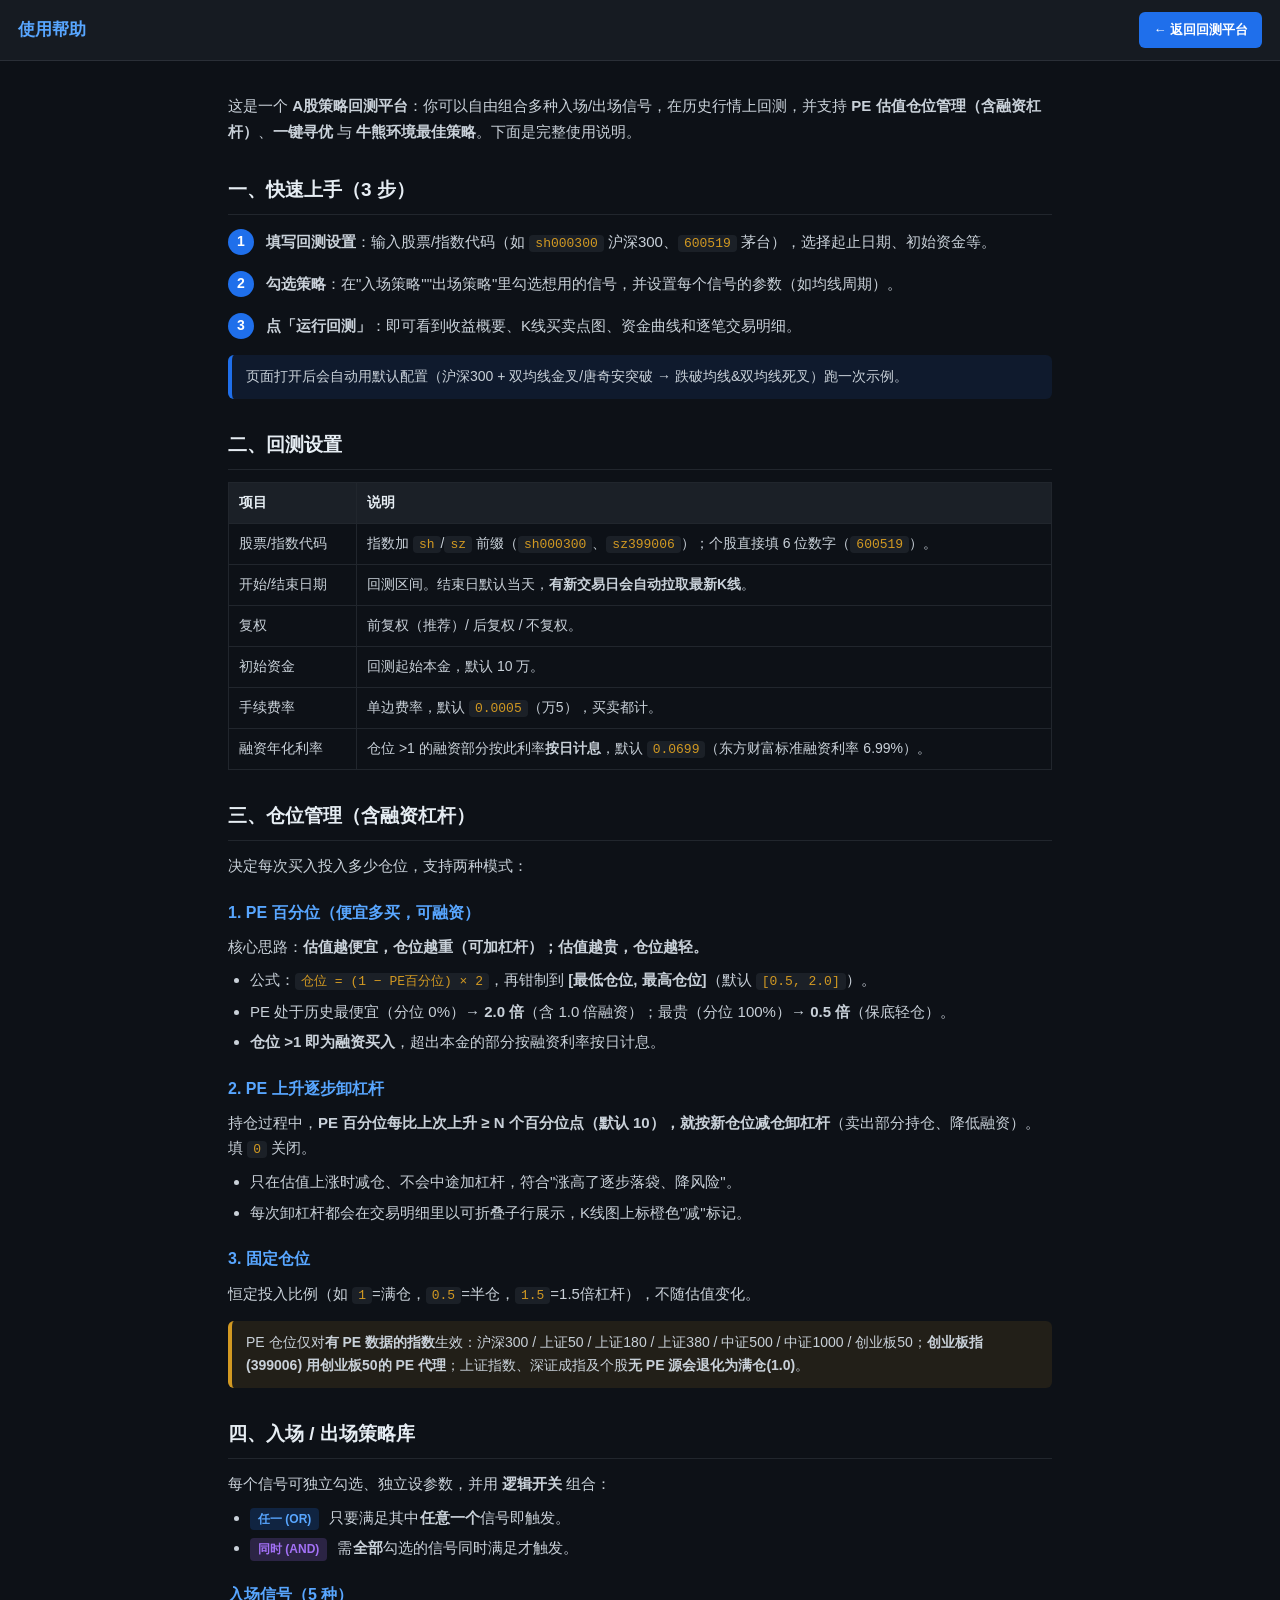
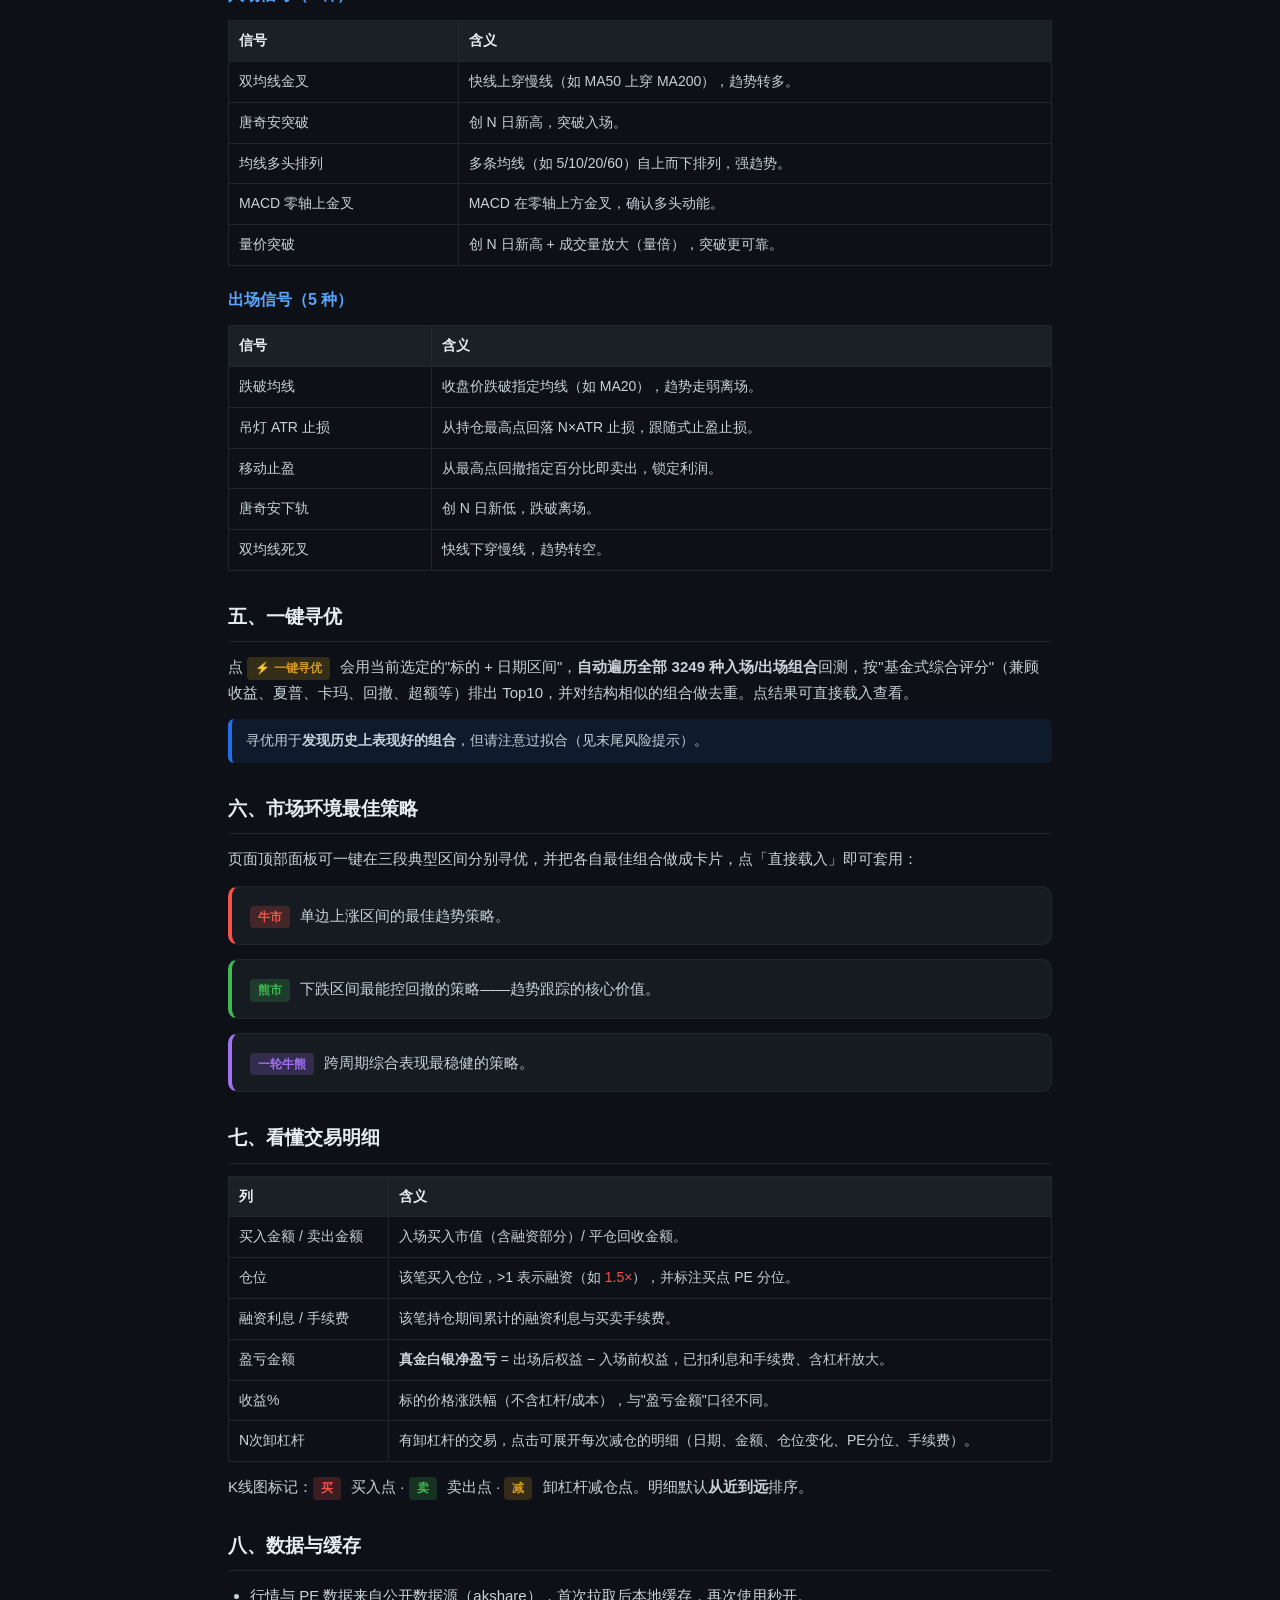
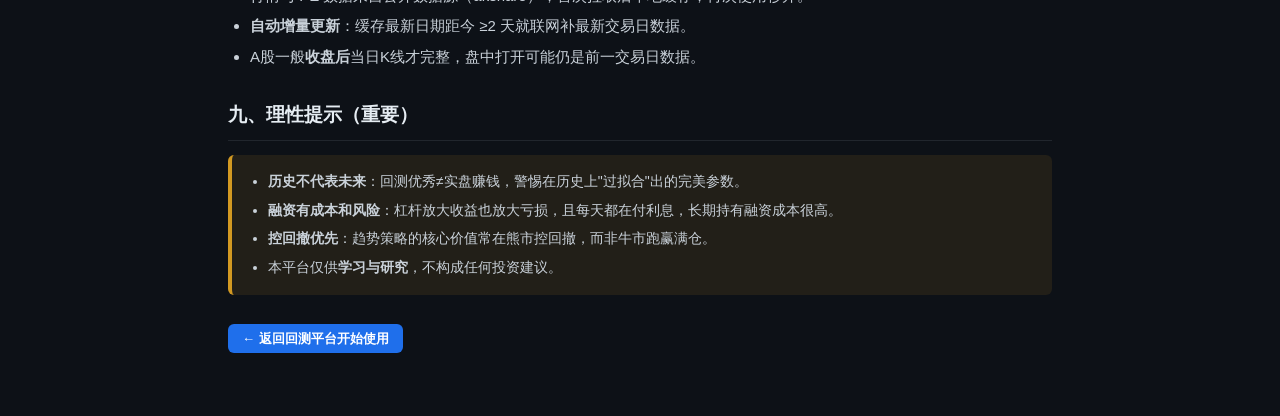
==== templates/help.html @ 6f8eea11 "add help" ====
<!DOCTYPE html>
<html lang="zh-CN">
<head>
  <meta charset="UTF-8" />
  <meta name="viewport" content="width=device-width, initial-scale=1.0" />
  <title>使用帮助 · 股票策略回测平台</title>
  <style>
    * { box-sizing: border-box; }
    body {
      margin: 0; background: #0d1117; color: #c9d1d9;
      font-family: -apple-system, BlinkMacSystemFont, "Segoe UI", "PingFang SC", "Microsoft YaHei", sans-serif;
      line-height: 1.7; font-size: 15px;
    }
    .topbar {
      position: sticky; top: 0; z-index: 10;
      background: #161b22; border-bottom: 1px solid #2a2f37;
      padding: 12px 18px; display: flex; align-items: center; justify-content: space-between;
    }
    .topbar h1 { font-size: 17px; margin: 0; color: #58a6ff; }
    .back-btn {
      background: #1f6feb; color: #fff; text-decoration: none;
      padding: 7px 14px; border-radius: 6px; font-size: 13px; font-weight: 600;
    }
    .back-btn:hover { background: #388bfd; }
    .wrap { max-width: 860px; margin: 0 auto; padding: 24px 18px 60px; }
    h2 {
      font-size: 19px; color: #e6edf3; margin: 30px 0 12px;
      padding-bottom: 8px; border-bottom: 1px solid #21262d;
    }
    h3 { font-size: 16px; color: #58a6ff; margin: 20px 0 8px; }
    p { margin: 8px 0; }
    ul, ol { margin: 8px 0; padding-left: 22px; }
    li { margin: 5px 0; }
    code {
      background: #1b2027; color: #d29922; padding: 1px 6px;
      border-radius: 4px; font-size: 13px; font-family: Consolas, Monaco, monospace;
    }
    .card {
      background: #161b22; border: 1px solid #21262d; border-radius: 10px;
      padding: 16px 18px; margin: 14px 0;
    }
    .card.bull { border-left: 4px solid #f85149; }
    .card.bear { border-left: 4px solid #3fb950; }
    .card.cycle { border-left: 4px solid #a371f7; }
    .tag {
      display: inline-block; padding: 1px 8px; border-radius: 4px;
      font-size: 12px; font-weight: 600; margin-right: 6px;
    }
    .tag-blue { background: #1f6feb33; color: #58a6ff; }
    .tag-green { background: #3fb95033; color: #3fb950; }
    .tag-red { background: #f8514933; color: #f85149; }
    .tag-orange { background: #d2992233; color: #d29922; }
    .tag-purple { background: #a371f733; color: #a371f7; }
    table { width: 100%; border-collapse: collapse; margin: 12px 0; font-size: 14px; }
    th, td { border: 1px solid #21262d; padding: 8px 10px; text-align: left; }
    th { background: #1b2027; color: #e6edf3; }
    .note {
      background: #1f6feb1a; border-left: 4px solid #1f6feb;
      padding: 10px 14px; border-radius: 6px; margin: 14px 0; font-size: 14px;
    }
    .warn {
      background: #d299221a; border-left: 4px solid #d29922;
      padding: 10px 14px; border-radius: 6px; margin: 14px 0; font-size: 14px;
    }
    .steps { counter-reset: step; list-style: none; padding-left: 0; }
    .steps > li {
      position: relative; padding-left: 38px; margin: 14px 0; min-height: 28px;
    }
    .steps > li::before {
      counter-increment: step; content: counter(step);
      position: absolute; left: 0; top: 0;
      width: 26px; height: 26px; border-radius: 50%;
      background: #1f6feb; color: #fff; font-weight: 700;
      display: flex; align-items: center; justify-content: center; font-size: 14px;
    }
    .pos { color: #f85149; }
    .neg { color: #3fb950; }
    a.inline { color: #58a6ff; }
    @media (max-width: 600px) {
      .wrap { padding: 16px 12px 50px; }
      h2 { font-size: 17px; }
      body { font-size: 14px; }
    }
  </style>
</head>
<body>
  <div class="topbar">
    <h1>使用帮助</h1>
    <a class="back-btn" href="/">← 返回回测平台</a>
  </div>

  <div class="wrap">
    <p>这是一个 <b>A股策略回测平台</b>：你可以自由组合多种入场/出场信号，在历史行情上回测，并支持 <b>PE 估值仓位管理（含融资杠杆）</b>、<b>一键寻优</b> 与 <b>牛熊环境最佳策略</b>。下面是完整使用说明。</p>

    <h2>一、快速上手（3 步）</h2>
    <ol class="steps">
      <li><b>填写回测设置</b>：输入股票/指数代码（如 <code>sh000300</code> 沪深300、<code>600519</code> 茅台），选择起止日期、初始资金等。</li>
      <li><b>勾选策略</b>：在"入场策略""出场策略"里勾选想用的信号，并设置每个信号的参数（如均线周期）。</li>
      <li><b>点「运行回测」</b>：即可看到收益概要、K线买卖点图、资金曲线和逐笔交易明细。</li>
    </ol>
    <div class="note">页面打开后会自动用默认配置（沪深300 + 双均线金叉/唐奇安突破 → 跌破均线&双均线死叉）跑一次示例。</div>

    <h2>二、回测设置</h2>
    <table>
      <tr><th>项目</th><th>说明</th></tr>
      <tr><td>股票/指数代码</td><td>指数加 <code>sh</code>/<code>sz</code> 前缀（<code>sh000300</code>、<code>sz399006</code>）；个股直接填 6 位数字（<code>600519</code>）。</td></tr>
      <tr><td>开始/结束日期</td><td>回测区间。结束日默认当天，<b>有新交易日会自动拉取最新K线</b>。</td></tr>
      <tr><td>复权</td><td>前复权（推荐）/ 后复权 / 不复权。</td></tr>
      <tr><td>初始资金</td><td>回测起始本金，默认 10 万。</td></tr>
      <tr><td>手续费率</td><td>单边费率，默认 <code>0.0005</code>（万5），买卖都计。</td></tr>
      <tr><td>融资年化利率</td><td>仓位 &gt;1 的融资部分按此利率<b>按日计息</b>，默认 <code>0.0699</code>（东方财富标准融资利率 6.99%）。</td></tr>
    </table>

    <h2>三、仓位管理（含融资杠杆）</h2>
    <p>决定每次买入投入多少仓位，支持两种模式：</p>

    <h3>1. PE 百分位（便宜多买，可融资）</h3>
    <p>核心思路：<b>估值越便宜，仓位越重（可加杠杆）；估值越贵，仓位越轻。</b></p>
    <ul>
      <li>公式：<code>仓位 = (1 − PE百分位) × 2</code>，再钳制到 <b>[最低仓位, 最高仓位]</b>（默认 <code>[0.5, 2.0]</code>）。</li>
      <li>PE 处于历史最便宜（分位 0%）→ <b>2.0 倍</b>（含 1.0 倍融资）；最贵（分位 100%）→ <b>0.5 倍</b>（保底轻仓）。</li>
      <li><b>仓位 &gt;1 即为融资买入</b>，超出本金的部分按融资利率按日计息。</li>
    </ul>

    <h3>2. PE 上升逐步卸杠杆</h3>
    <p>持仓过程中，<b>PE 百分位每比上次上升 ≥ N 个百分位点（默认 10），就按新仓位减仓卸杠杆</b>（卖出部分持仓、降低融资）。填 <code>0</code> 关闭。</p>
    <ul>
      <li>只在估值上涨时减仓、不会中途加杠杆，符合"涨高了逐步落袋、降风险"。</li>
      <li>每次卸杠杆都会在交易明细里以可折叠子行展示，K线图上标橙色"减"标记。</li>
    </ul>

    <h3>3. 固定仓位</h3>
    <p>恒定投入比例（如 <code>1</code>=满仓，<code>0.5</code>=半仓，<code>1.5</code>=1.5倍杠杆），不随估值变化。</p>

    <div class="warn">PE 仓位仅对<b>有 PE 数据的指数</b>生效：沪深300 / 上证50 / 上证180 / 上证380 / 中证500 / 中证1000 / 创业板50；<b>创业板指(399006) 用创业板50的 PE 代理</b>；上证指数、深证成指及个股<b>无 PE 源会退化为满仓(1.0)</b>。</div>

    <h2>四、入场 / 出场策略库</h2>
    <p>每个信号可独立勾选、独立设参数，并用 <b>逻辑开关</b> 组合：</p>
    <ul>
      <li><span class="tag tag-blue">任一 (OR)</span> 只要满足其中<b>任意一个</b>信号即触发。</li>
      <li><span class="tag tag-purple">同时 (AND)</span> 需<b>全部</b>勾选的信号同时满足才触发。</li>
    </ul>

    <h3>入场信号（5 种）</h3>
    <table>
      <tr><th>信号</th><th>含义</th></tr>
      <tr><td>双均线金叉</td><td>快线上穿慢线（如 MA50 上穿 MA200），趋势转多。</td></tr>
      <tr><td>唐奇安突破</td><td>创 N 日新高，突破入场。</td></tr>
      <tr><td>均线多头排列</td><td>多条均线（如 5/10/20/60）自上而下排列，强趋势。</td></tr>
      <tr><td>MACD 零轴上金叉</td><td>MACD 在零轴上方金叉，确认多头动能。</td></tr>
      <tr><td>量价突破</td><td>创 N 日新高 + 成交量放大（量倍），突破更可靠。</td></tr>
    </table>

    <h3>出场信号（5 种）</h3>
    <table>
      <tr><th>信号</th><th>含义</th></tr>
      <tr><td>跌破均线</td><td>收盘价跌破指定均线（如 MA20），趋势走弱离场。</td></tr>
      <tr><td>吊灯 ATR 止损</td><td>从持仓最高点回落 N×ATR 止损，跟随式止盈止损。</td></tr>
      <tr><td>移动止盈</td><td>从最高点回撤指定百分比即卖出，锁定利润。</td></tr>
      <tr><td>唐奇安下轨</td><td>创 N 日新低，跌破离场。</td></tr>
      <tr><td>双均线死叉</td><td>快线下穿慢线，趋势转空。</td></tr>
    </table>

    <h2>五、一键寻优</h2>
    <p>点 <span class="tag tag-orange">⚡ 一键寻优</span> 会用当前选定的"标的 + 日期区间"，<b>自动遍历全部 3249 种入场/出场组合</b>回测，按"基金式综合评分"（兼顾收益、夏普、卡玛、回撤、超额等）排出 Top10，并对结构相似的组合做去重。点结果可直接载入查看。</p>
    <div class="note">寻优用于<b>发现历史上表现好的组合</b>，但请注意过拟合（见末尾风险提示）。</div>

    <h2>六、市场环境最佳策略</h2>
    <p>页面顶部面板可一键在三段典型区间分别寻优，并把各自最佳组合做成卡片，点「直接载入」即可套用：</p>
    <div class="card bull"><span class="tag tag-red">牛市</span> 单边上涨区间的最佳趋势策略。</div>
    <div class="card bear"><span class="tag tag-green">熊市</span> 下跌区间最能控回撤的策略——趋势跟踪的核心价值。</div>
    <div class="card cycle"><span class="tag tag-purple">一轮牛熊</span> 跨周期综合表现最稳健的策略。</div>

    <h2>七、看懂交易明细</h2>
    <table>
      <tr><th>列</th><th>含义</th></tr>
      <tr><td>买入金额 / 卖出金额</td><td>入场买入市值（含融资部分）/ 平仓回收金额。</td></tr>
      <tr><td>仓位</td><td>该笔买入仓位，&gt;1 表示融资（如 <span class="pos">1.5×</span>），并标注买点 PE 分位。</td></tr>
      <tr><td>融资利息 / 手续费</td><td>该笔持仓期间累计的融资利息与买卖手续费。</td></tr>
      <tr><td>盈亏金额</td><td><b>真金白银净盈亏</b> = 出场后权益 − 入场前权益，已扣利息和手续费、含杠杆放大。</td></tr>
      <tr><td>收益%</td><td>标的价格涨跌幅（不含杠杆/成本），与"盈亏金额"口径不同。</td></tr>
      <tr><td>N次卸杠杆</td><td>有卸杠杆的交易，点击可展开每次减仓的明细（日期、金额、仓位变化、PE分位、手续费）。</td></tr>
    </table>
    <p>K线图标记：<span class="tag tag-red">买</span> 买入点 · <span class="tag tag-green">卖</span> 卖出点 · <span class="tag tag-orange">减</span> 卸杠杆减仓点。明细默认<b>从近到远</b>排序。</p>

    <h2>八、数据与缓存</h2>
    <ul>
      <li>行情与 PE 数据来自公开数据源（akshare），首次拉取后本地缓存，再次使用秒开。</li>
      <li><b>自动增量更新</b>：缓存最新日期距今 ≥2 天就联网补最新交易日数据。</li>
      <li>A股一般<b>收盘后</b>当日K线才完整，盘中打开可能仍是前一交易日数据。</li>
    </ul>

    <h2>九、理性提示（重要）</h2>
    <div class="warn">
      <ul style="margin:0;">
        <li><b>历史不代表未来</b>：回测优秀≠实盘赚钱，警惕在历史上"过拟合"出的完美参数。</li>
        <li><b>融资有成本和风险</b>：杠杆放大收益也放大亏损，且每天都在付利息，长期持有融资成本很高。</li>
        <li><b>控回撤优先</b>：趋势策略的核心价值常在熊市控回撤，而非牛市跑赢满仓。</li>
        <li>本平台仅供<b>学习与研究</b>，不构成任何投资建议。</li>
      </ul>
    </div>

    <p style="margin-top:30px;"><a class="back-btn" href="/">← 返回回测平台开始使用</a></p>
  </div>
</body>
</html>
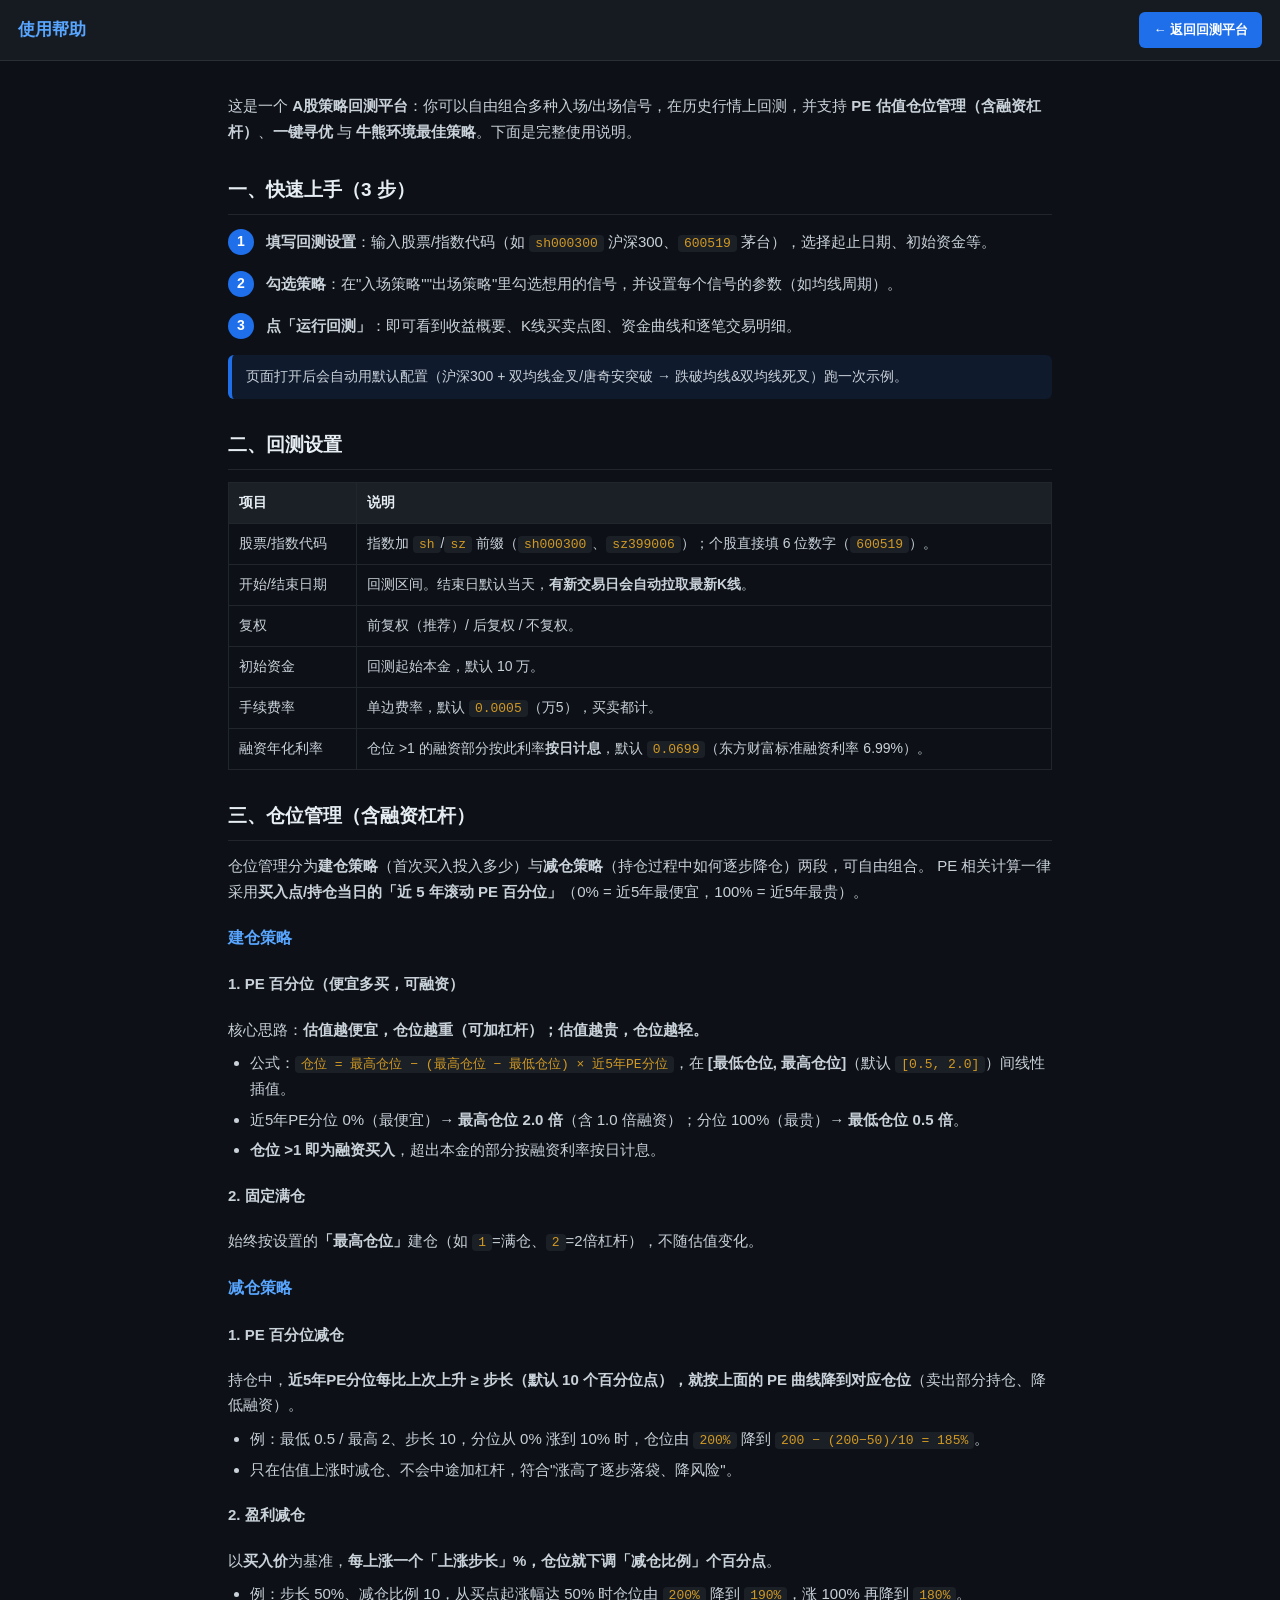
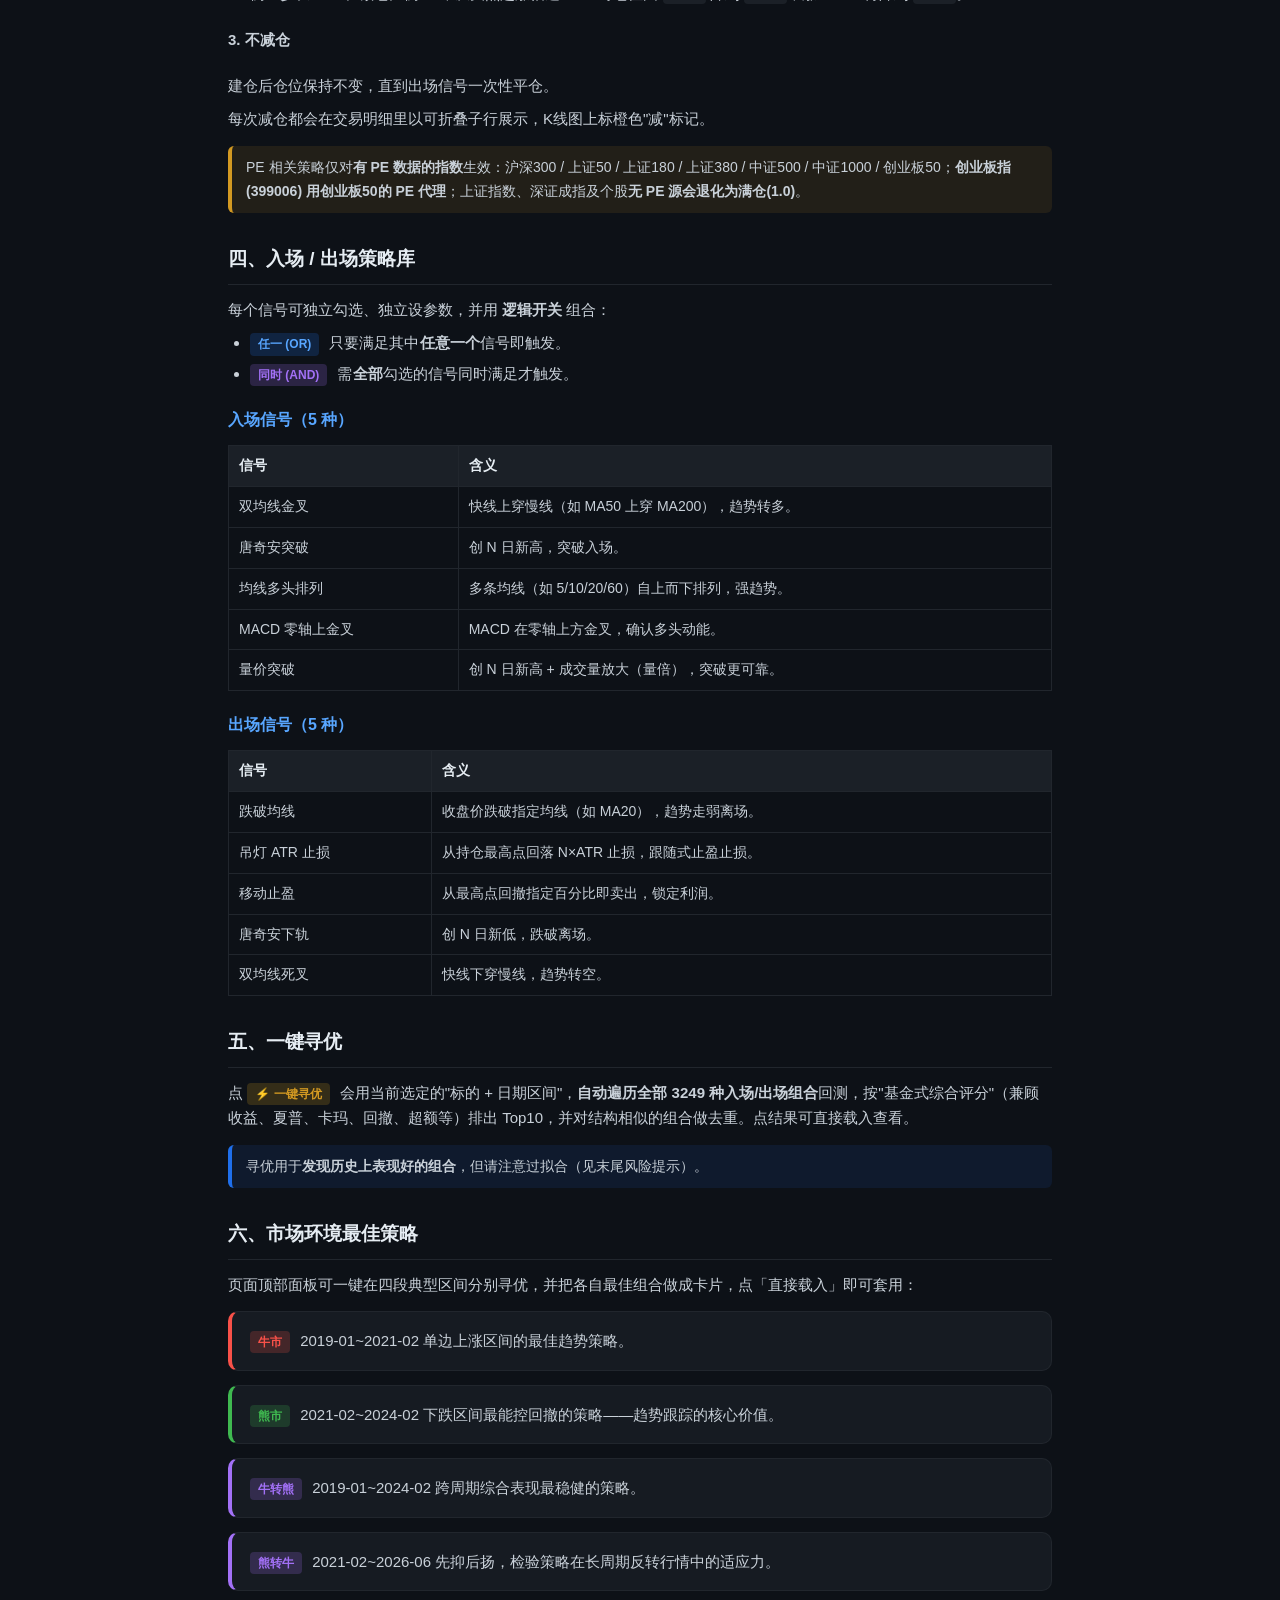
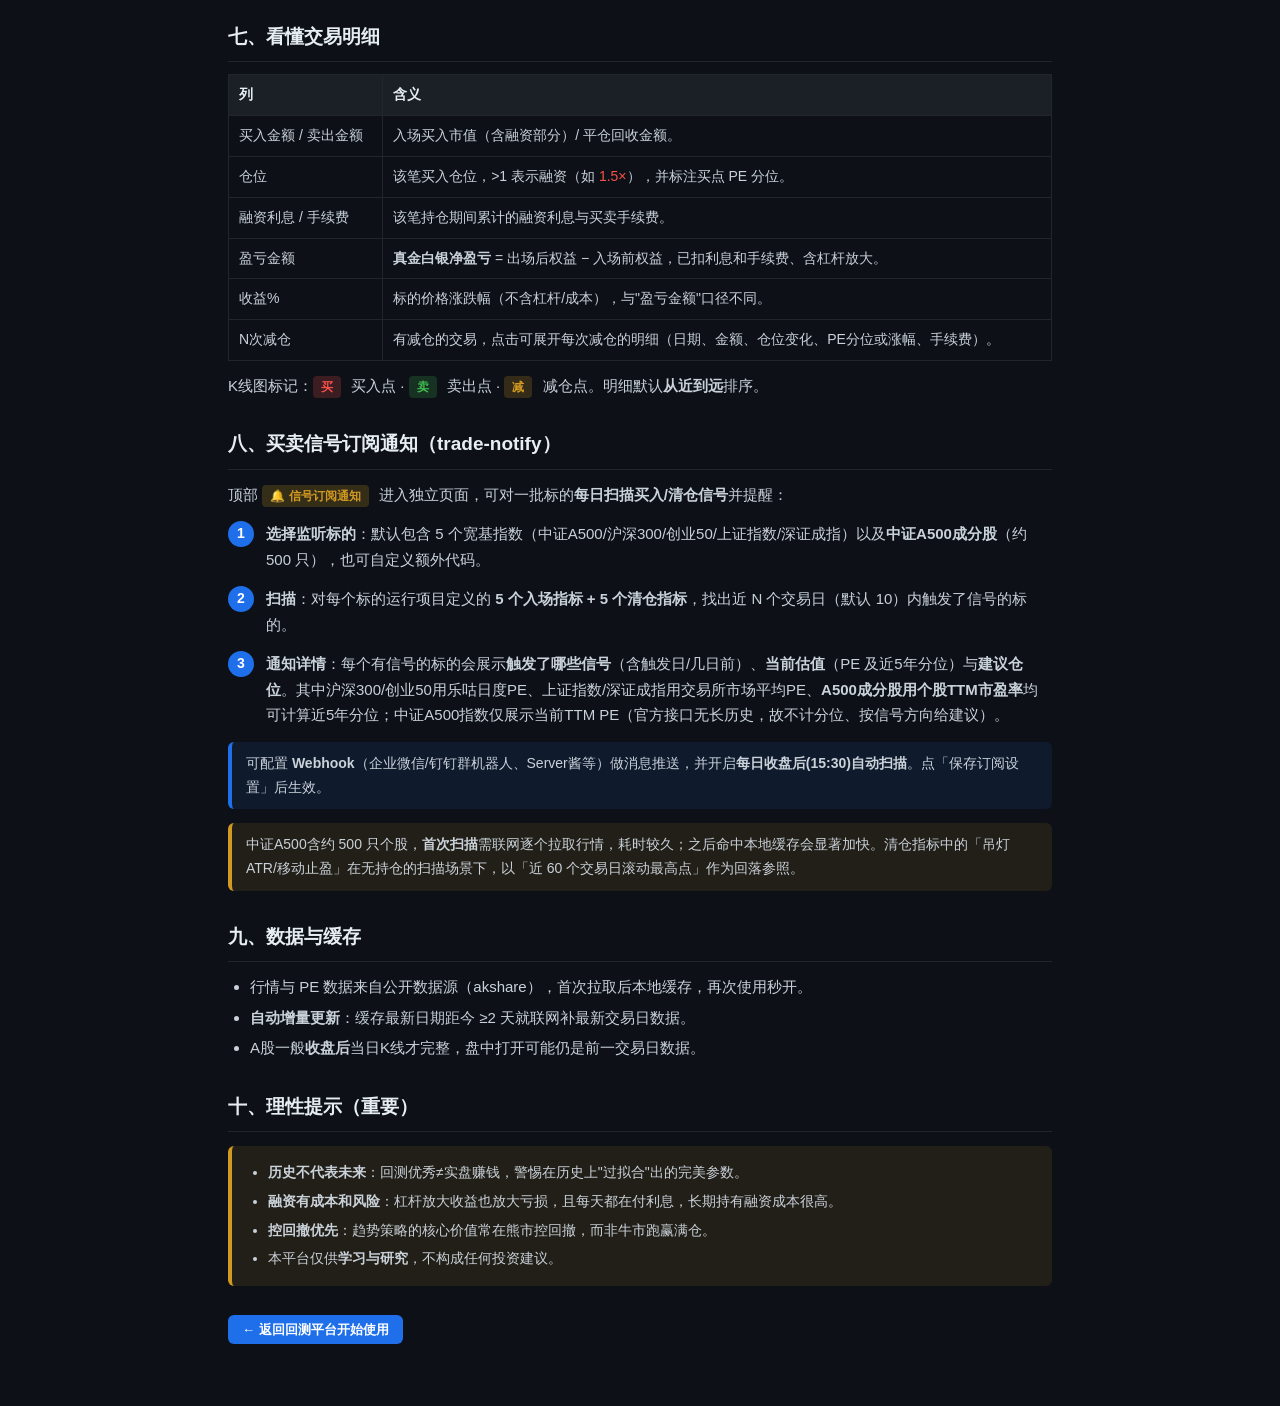
==== commit 1020b02e: "feat: 信号订阅通知系统 + 容忍窗口 + A500估值 + 多项修复 通知订阅(trade-notify): - 多组订阅列表(自定义名展示, 接收地址唯一), 支持 Webhook + 邮件(" ====
--- a/templates/help.html
+++ b/templates/help.html
@@ -112,27 +112,38 @@
     </table>
 
     <h2>三、仓位管理（含融资杠杆）</h2>
-    <p>决定每次买入投入多少仓位，支持两种模式：</p>
-
-    <h3>1. PE 百分位（便宜多买，可融资）</h3>
+    <p>仓位管理分为<b>建仓策略</b>（首次买入投入多少）与<b>减仓策略</b>（持仓过程中如何逐步降仓）两段，可自由组合。
+       PE 相关计算一律采用<b>买入点/持仓当日的「近 5 年滚动 PE 百分位」</b>（0% = 近5年最便宜，100% = 近5年最贵）。</p>
+
+    <h3>建仓策略</h3>
+    <h4>1. PE 百分位（便宜多买，可融资）</h4>
     <p>核心思路：<b>估值越便宜，仓位越重（可加杠杆）；估值越贵，仓位越轻。</b></p>
     <ul>
-      <li>公式：<code>仓位 = (1 − PE百分位) × 2</code>，再钳制到 <b>[最低仓位, 最高仓位]</b>（默认 <code>[0.5, 2.0]</code>）。</li>
-      <li>PE 处于历史最便宜（分位 0%）→ <b>2.0 倍</b>（含 1.0 倍融资）；最贵（分位 100%）→ <b>0.5 倍</b>（保底轻仓）。</li>
+      <li>公式：<code>仓位 = 最高仓位 − (最高仓位 − 最低仓位) × 近5年PE分位</code>，在 <b>[最低仓位, 最高仓位]</b>（默认 <code>[0.5, 2.0]</code>）间线性插值。</li>
+      <li>近5年PE分位 0%（最便宜）→ <b>最高仓位 2.0 倍</b>（含 1.0 倍融资）；分位 100%（最贵）→ <b>最低仓位 0.5 倍</b>。</li>
       <li><b>仓位 &gt;1 即为融资买入</b>，超出本金的部分按融资利率按日计息。</li>
     </ul>
-
-    <h3>2. PE 上升逐步卸杠杆</h3>
-    <p>持仓过程中，<b>PE 百分位每比上次上升 ≥ N 个百分位点（默认 10），就按新仓位减仓卸杠杆</b>（卖出部分持仓、降低融资）。填 <code>0</code> 关闭。</p>
-    <ul>
+    <h4>2. 固定满仓</h4>
+    <p>始终按设置的<b>「最高仓位」</b>建仓（如 <code>1</code>=满仓、<code>2</code>=2倍杠杆），不随估值变化。</p>
+
+    <h3>减仓策略</h3>
+    <h4>1. PE 百分位减仓</h4>
+    <p>持仓中，<b>近5年PE分位每比上次上升 ≥ 步长（默认 10 个百分位点），就按上面的 PE 曲线降到对应仓位</b>（卖出部分持仓、降低融资）。</p>
+    <ul>
+      <li>例：最低 0.5 / 最高 2、步长 10，分位从 0% 涨到 10% 时，仓位由 <code>200%</code> 降到 <code>200 − (200−50)/10 = 185%</code>。</li>
       <li>只在估值上涨时减仓、不会中途加杠杆，符合"涨高了逐步落袋、降风险"。</li>
-      <li>每次卸杠杆都会在交易明细里以可折叠子行展示，K线图上标橙色"减"标记。</li>
-    </ul>
-
-    <h3>3. 固定仓位</h3>
-    <p>恒定投入比例（如 <code>1</code>=满仓，<code>0.5</code>=半仓，<code>1.5</code>=1.5倍杠杆），不随估值变化。</p>
-
-    <div class="warn">PE 仓位仅对<b>有 PE 数据的指数</b>生效：沪深300 / 上证50 / 上证180 / 上证380 / 中证500 / 中证1000 / 创业板50；<b>创业板指(399006) 用创业板50的 PE 代理</b>；上证指数、深证成指及个股<b>无 PE 源会退化为满仓(1.0)</b>。</div>
+    </ul>
+    <h4>2. 盈利减仓</h4>
+    <p>以<b>买入价</b>为基准，<b>每上涨一个「上涨步长」%，仓位就下调「减仓比例」个百分点</b>。</p>
+    <ul>
+      <li>例：步长 50%、减仓比例 10，从买点起涨幅达 50% 时仓位由 <code>200%</code> 降到 <code>190%</code>，涨 100% 再降到 <code>180%</code>。</li>
+    </ul>
+    <h4>3. 不减仓</h4>
+    <p>建仓后仓位保持不变，直到出场信号一次性平仓。</p>
+
+    <p>每次减仓都会在交易明细里以可折叠子行展示，K线图上标橙色"减"标记。</p>
+
+    <div class="warn">PE 相关策略仅对<b>有 PE 数据的指数</b>生效：沪深300 / 上证50 / 上证180 / 上证380 / 中证500 / 中证1000 / 创业板50；<b>创业板指(399006) 用创业板50的 PE 代理</b>；上证指数、深证成指及个股<b>无 PE 源会退化为满仓(1.0)</b>。</div>
 
     <h2>四、入场 / 出场策略库</h2>
     <p>每个信号可独立勾选、独立设参数，并用 <b>逻辑开关</b> 组合：</p>
@@ -166,10 +177,11 @@
     <div class="note">寻优用于<b>发现历史上表现好的组合</b>，但请注意过拟合（见末尾风险提示）。</div>
 
     <h2>六、市场环境最佳策略</h2>
-    <p>页面顶部面板可一键在三段典型区间分别寻优，并把各自最佳组合做成卡片，点「直接载入」即可套用：</p>
-    <div class="card bull"><span class="tag tag-red">牛市</span> 单边上涨区间的最佳趋势策略。</div>
-    <div class="card bear"><span class="tag tag-green">熊市</span> 下跌区间最能控回撤的策略——趋势跟踪的核心价值。</div>
-    <div class="card cycle"><span class="tag tag-purple">一轮牛熊</span> 跨周期综合表现最稳健的策略。</div>
+    <p>页面顶部面板可一键在四段典型区间分别寻优，并把各自最佳组合做成卡片，点「直接载入」即可套用：</p>
+    <div class="card bull"><span class="tag tag-red">牛市</span> 2019-01~2021-02 单边上涨区间的最佳趋势策略。</div>
+    <div class="card bear"><span class="tag tag-green">熊市</span> 2021-02~2024-02 下跌区间最能控回撤的策略——趋势跟踪的核心价值。</div>
+    <div class="card cycle"><span class="tag tag-purple">牛转熊</span> 2019-01~2024-02 跨周期综合表现最稳健的策略。</div>
+    <div class="card cycle"><span class="tag tag-purple">熊转牛</span> 2021-02~2026-06 先抑后扬，检验策略在长周期反转行情中的适应力。</div>
 
     <h2>七、看懂交易明细</h2>
     <table>
@@ -179,18 +191,28 @@
       <tr><td>融资利息 / 手续费</td><td>该笔持仓期间累计的融资利息与买卖手续费。</td></tr>
       <tr><td>盈亏金额</td><td><b>真金白银净盈亏</b> = 出场后权益 − 入场前权益，已扣利息和手续费、含杠杆放大。</td></tr>
       <tr><td>收益%</td><td>标的价格涨跌幅（不含杠杆/成本），与"盈亏金额"口径不同。</td></tr>
-      <tr><td>N次卸杠杆</td><td>有卸杠杆的交易，点击可展开每次减仓的明细（日期、金额、仓位变化、PE分位、手续费）。</td></tr>
-    </table>
-    <p>K线图标记：<span class="tag tag-red">买</span> 买入点 · <span class="tag tag-green">卖</span> 卖出点 · <span class="tag tag-orange">减</span> 卸杠杆减仓点。明细默认<b>从近到远</b>排序。</p>
-
-    <h2>八、数据与缓存</h2>
+      <tr><td>N次减仓</td><td>有减仓的交易，点击可展开每次减仓的明细（日期、金额、仓位变化、PE分位或涨幅、手续费）。</td></tr>
+    </table>
+    <p>K线图标记：<span class="tag tag-red">买</span> 买入点 · <span class="tag tag-green">卖</span> 卖出点 · <span class="tag tag-orange">减</span> 减仓点。明细默认<b>从近到远</b>排序。</p>
+
+    <h2>八、买卖信号订阅通知（trade-notify）</h2>
+    <p>顶部 <span class="tag tag-orange">🔔 信号订阅通知</span> 进入独立页面，可对一批标的<b>每日扫描买入/清仓信号</b>并提醒：</p>
+    <ol class="steps">
+      <li><b>选择监听标的</b>：默认包含 5 个宽基指数（中证A500/沪深300/创业50/上证指数/深证成指）以及<b>中证A500成分股</b>（约 500 只），也可自定义额外代码。</li>
+      <li><b>扫描</b>：对每个标的运行项目定义的 <b>5 个入场指标 + 5 个清仓指标</b>，找出近 N 个交易日（默认 10）内触发了信号的标的。</li>
+      <li><b>通知详情</b>：每个有信号的标的会展示<b>触发了哪些信号</b>（含触发日/几日前）、<b>当前估值</b>（PE 及近5年分位）与<b>建议仓位</b>。其中沪深300/创业50用乐咕日度PE、上证指数/深证成指用交易所市场平均PE、<b>A500成分股用个股TTM市盈率</b>均可计算近5年分位；中证A500指数仅展示当前TTM PE（官方接口无长历史，故不计分位、按信号方向给建议）。</li>
+    </ol>
+    <div class="note">可配置 <b>Webhook</b>（企业微信/钉钉群机器人、Server酱等）做消息推送，并开启<b>每日收盘后(15:30)自动扫描</b>。点「保存订阅设置」后生效。</div>
+    <div class="warn">中证A500含约 500 只个股，<b>首次扫描</b>需联网逐个拉取行情，耗时较久；之后命中本地缓存会显著加快。清仓指标中的「吊灯ATR/移动止盈」在无持仓的扫描场景下，以「近 60 个交易日滚动最高点」作为回落参照。</div>
+
+    <h2>九、数据与缓存</h2>
     <ul>
       <li>行情与 PE 数据来自公开数据源（akshare），首次拉取后本地缓存，再次使用秒开。</li>
       <li><b>自动增量更新</b>：缓存最新日期距今 ≥2 天就联网补最新交易日数据。</li>
       <li>A股一般<b>收盘后</b>当日K线才完整，盘中打开可能仍是前一交易日数据。</li>
     </ul>
 
-    <h2>九、理性提示（重要）</h2>
+    <h2>十、理性提示（重要）</h2>
     <div class="warn">
       <ul style="margin:0;">
         <li><b>历史不代表未来</b>：回测优秀≠实盘赚钱，警惕在历史上"过拟合"出的完美参数。</li>
